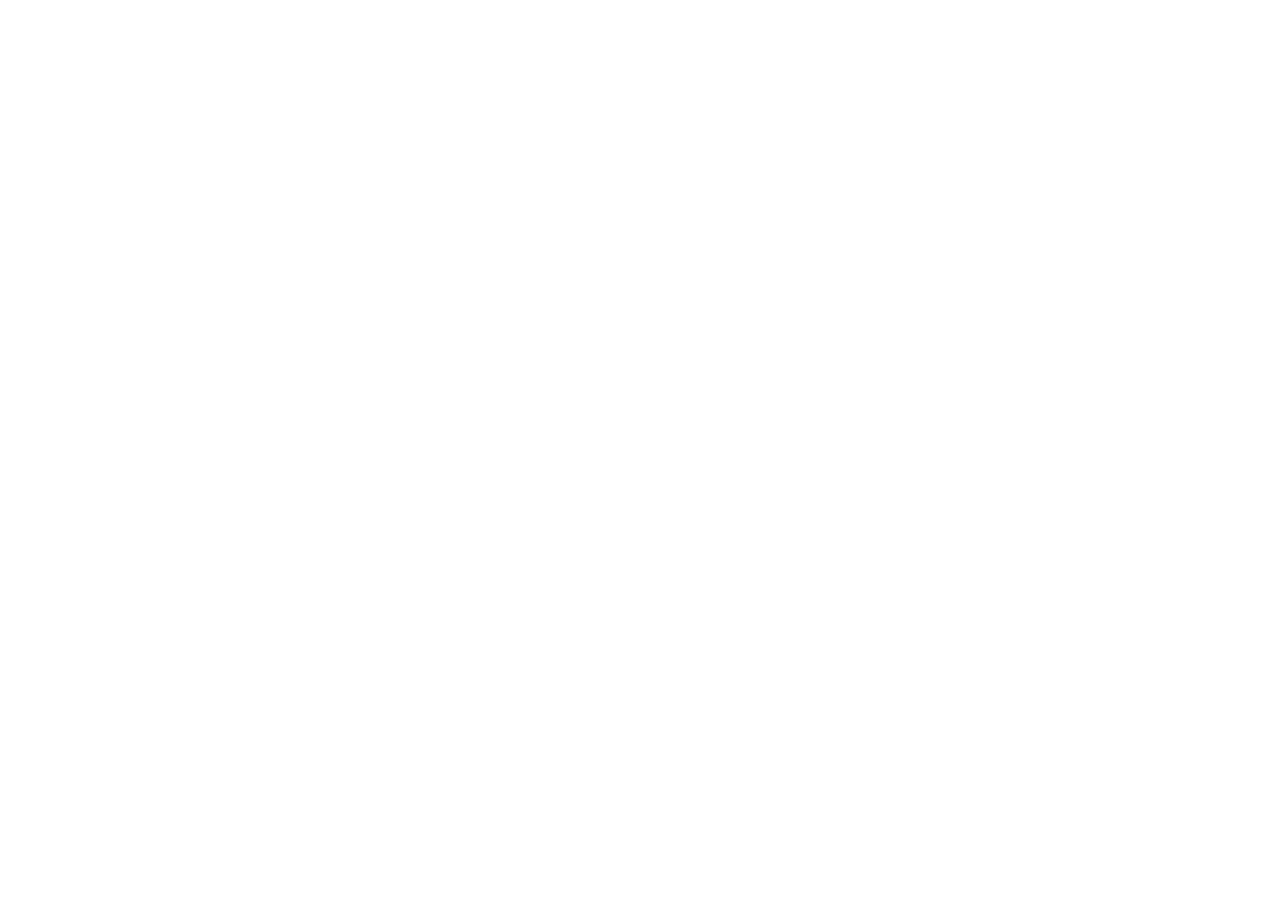
==== about.html @ 40713535 "add env" ====
<!DOCTYPE html>
<html lang="en">
<head>
    <meta charset="UTF-8">
    <meta name="viewport" content="width=device-width, initial-scale=1.0">
    <title>EasyCar</title>
    <link rel="stylesheet" href="assets/bootstrap-5.3.2-dist/css/bootstrap.min.css">

</head>
<body>
<script src="assets/bootstrap-5.3.2-dist/js/bootstrap.min.js"></script>
</body>
</html>
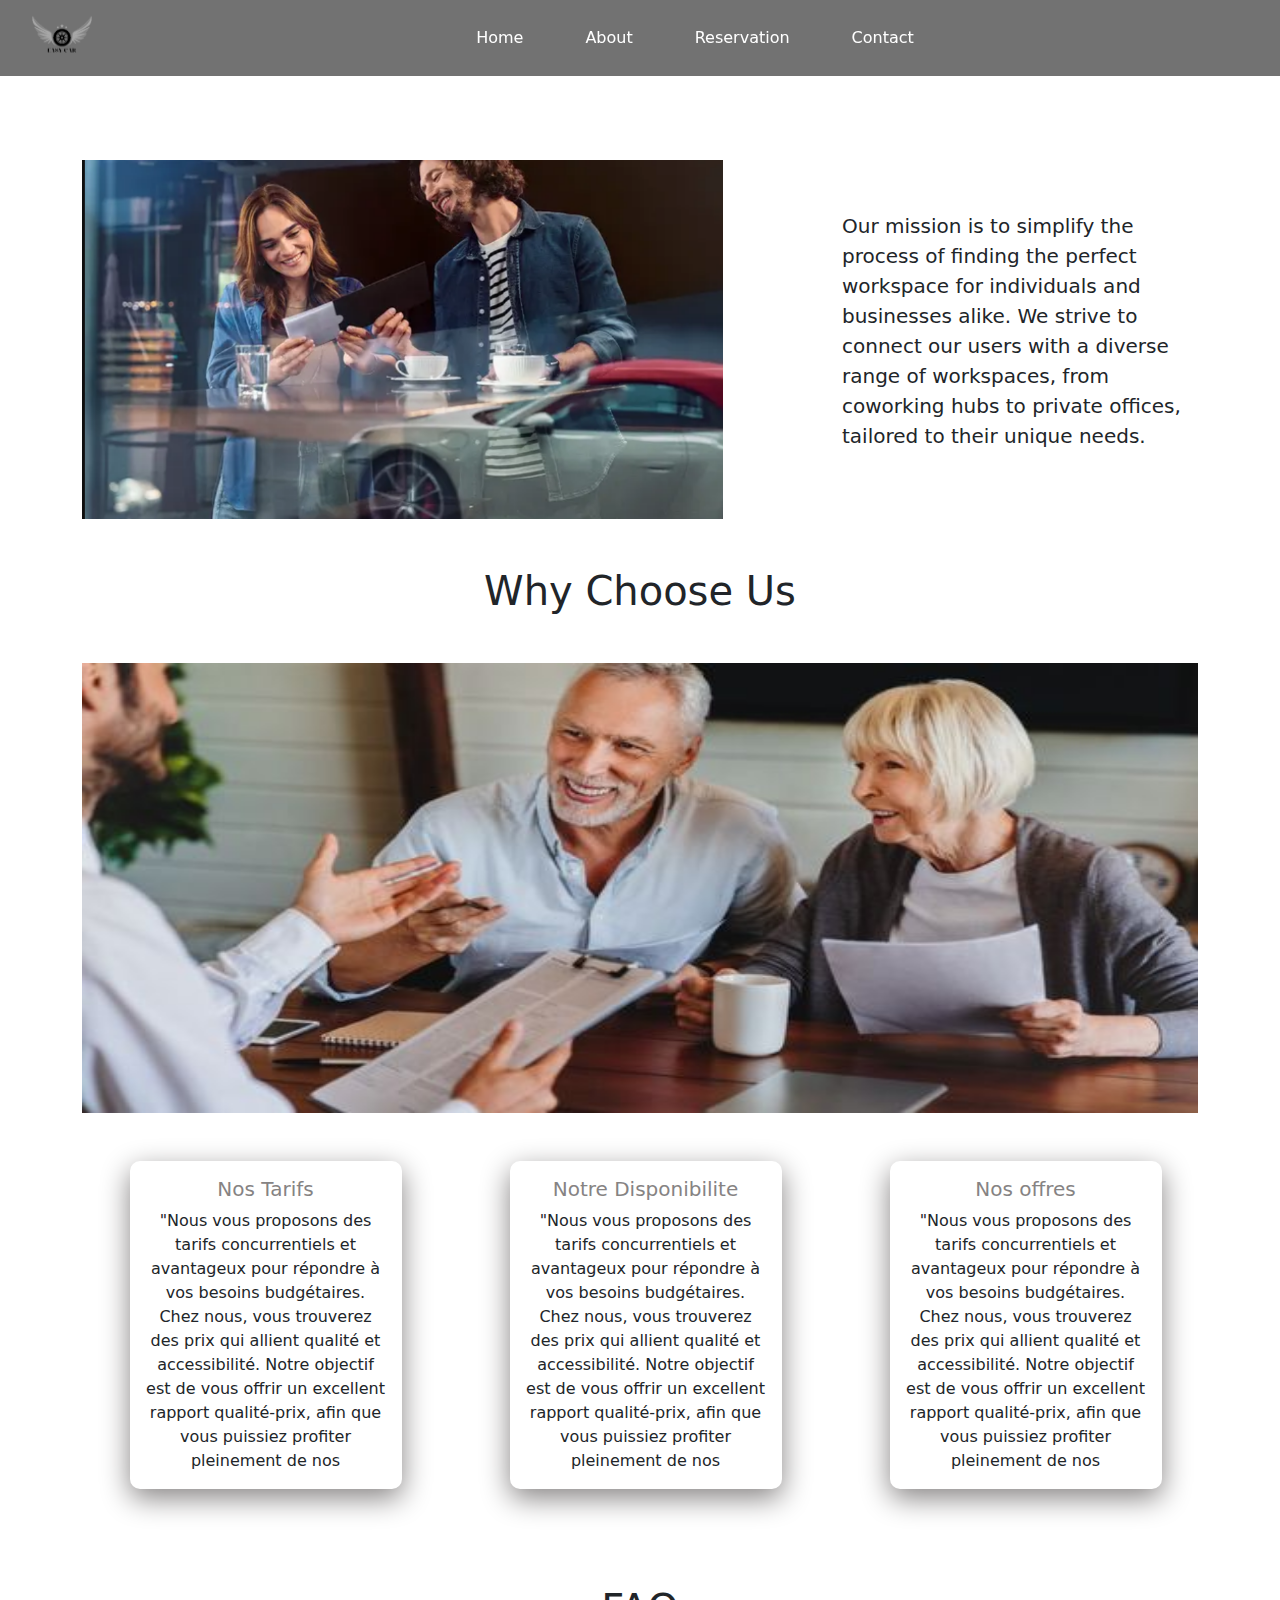
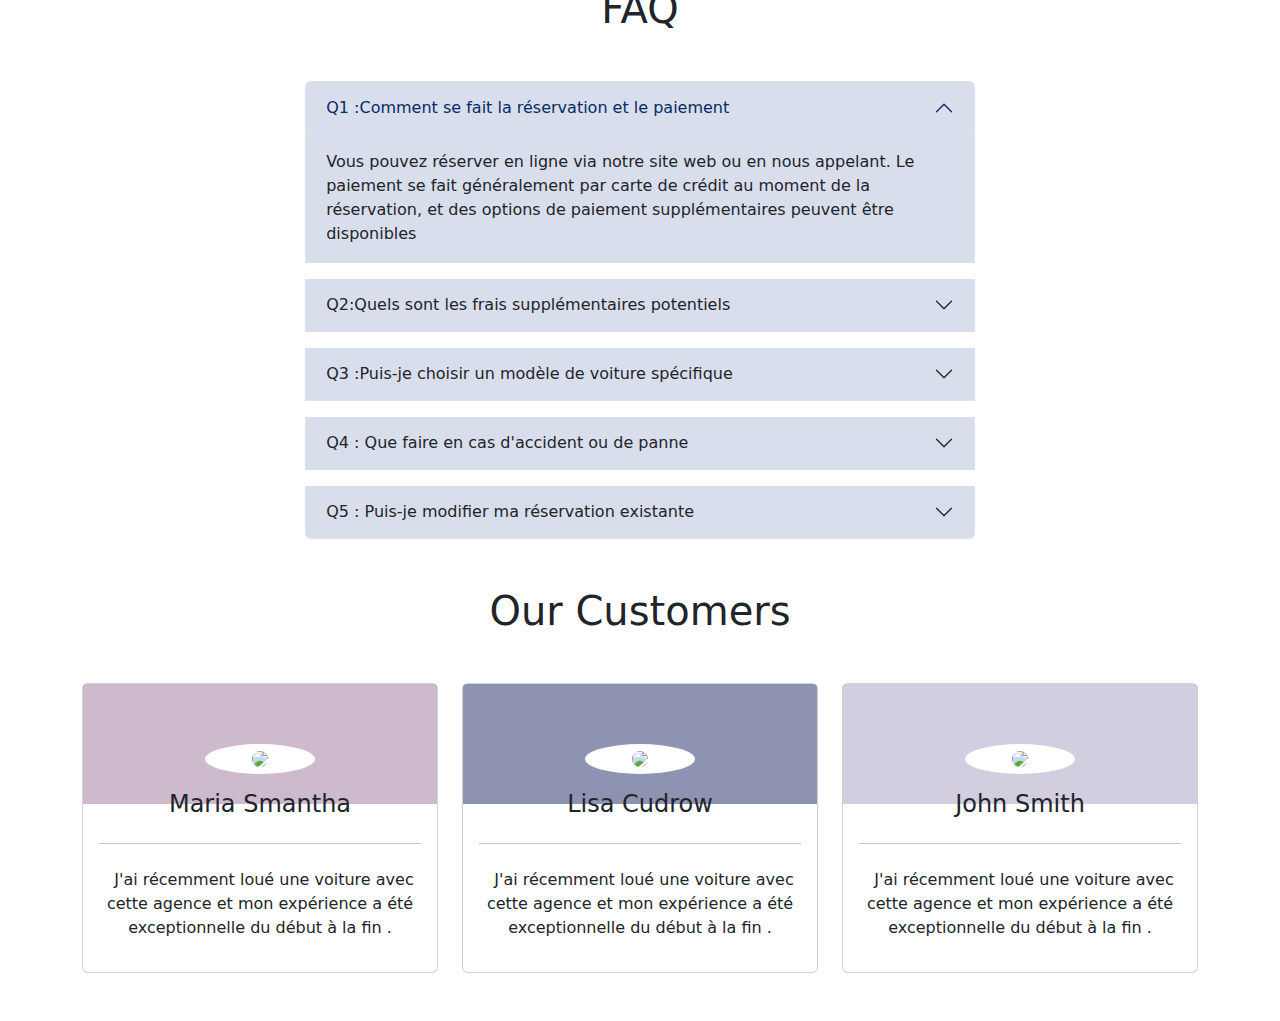
==== commit 1c8ad277: "add page about" ====
--- a/about.html
+++ b/about.html
@@ -1,13 +1,283 @@
 <!DOCTYPE html>
 <html lang="en">
+
 <head>
     <meta charset="UTF-8">
     <meta name="viewport" content="width=device-width, initial-scale=1.0">
     <title>EasyCar</title>
     <link rel="stylesheet" href="assets/bootstrap-5.3.2-dist/css/bootstrap.min.css">
-
+    <link rel="stylesheet" href="assets/css/about.css">
 </head>
+
 <body>
-<script src="assets/bootstrap-5.3.2-dist/js/bootstrap.min.js"></script>
+    <!-- ====================== NavBar==================== -->
+    <nav class="navbar text-center navbar-expand-lg navbar-light .bg-transparent fixed-top">
+        <div class="container-fluid d-flex justify-content-between">
+            <!-- <i class="far fa-user  text-white d-block d-md-none  d-sm-none"></i> -->
+            <a class="navbar-brand d-sm-block" href="#"><svg class="" width="100" viewBox="0 0 323 160" fill="none"
+                    xmlns="http://www.w3.org/2000/svg" xmlns:xlink="http://www.w3.org/1999/xlink">
+                    <rect width="323" height="160" fill="url(#pattern0)" />
+                    <defs>
+                        <pattern id="pattern0" patternContentUnits="objectBoundingBox" width="1" height="1">
+                            <use xlink:href="#image0_505_534" transform="matrix(0.002 0 0 0.0040375 0 -0.509375)" />
+                        </pattern>
+                        <image id="image0_505_534" width="500" height="500"
+                            xlink:href="[data-uri]" />
+                    </defs>
+                </svg>
+            </a>
+            <button class="navbar-toggler bg-white" type="button" data-bs-toggle="collapse" data-bs-target="#navbarNav"
+                aria-controls="navbarNav" aria-expanded="false" aria-label="Toggle navigation">
+                <span class="navbar-toggler-icon"></span>
+            </button>
+            <div class="collapse navbar-collapse nav " id="navbarNav">
+                <ul
+                    class="nav flex-xl-row flex-column flex-lg-row flex-md-column flex-sm-column justify-content-center  link-row">
+                    <li><a
+                            class="user  far fa-user text-md-center me-3 text-white d-block d-lg-none d-sm-block d-xl-none  "></a>
+                    </li>
+                    <li class="nav-item">
+                        <a class="nav-link active link" href="#">Home</a>
+                    </li>
+                    <li class="nav-item">
+                        <a class="nav-link link" href="#">About</a>
+                    </li>
+                    <li class="nav-item">
+                        <a class="nav-link link" href="#">Reservation</a>
+                    </li>
+                    <li class="nav-item">
+                        <a class="nav-link link" href="#">Contact</a>
+                    </li>
+
+                </ul>
+
+            </div>
+
+        </div>
+        <div style="margin-top: -5px;"><a
+                class="user  far fa-user text-md-center me-3 text-white d-none d-lg-none d-sm-none d-xl-block  "></a>
+        </div>
+    </nav>
+    <!-- ================================================= -->
+    <div class="container section1">
+        <div class="row ">
+
+            <div class="col-lg-7 col-md-10 m-md-auto m-lg-0">
+                <img src="assets/img/first lc.png" alt="" class="w-100  ">
+            </div>
+            <div class="col-lg-1"></div>
+
+            <div class="col-lg-4 col-md-10 d-flex align-items-center mt-md-5 mt-sm-5 mt-lg-0 m-md-auto m-lg-0 ">
+                <p class="fs-5 fw-medium ">Our mission is to simplify the process of finding the perfect workspace for
+                    individuals and businesses alike. We strive to connect our users with a diverse range of workspaces,
+                    from coworking hubs to private offices, tailored to their unique needs.</p>
+
+            </div>
+        </div>
+    </div>
+
+    <h1 class="text-center mt-5">Why Choose Us</h1>
+    <div class="container mt-5">
+
+        <img src="assets/img/image2.jpg" alt="" width="100%" height="450vh">
+    </div>
+    </div>
+    <div class="container mt-5 mb-5">
+        <div class="row">
+            <div class=" col-xl-3 col-lg-3 col-md-5 col-sm-10 mx-auto">
+                <div class="card" style="width: 17rem;border: none;
+                border-radius: 10px;
+                box-shadow: 0px 9px 29px 0px #868383;">
+                    <div class="card-body">
+                        <div class="col-md-1"></div>
+                        <h5 class="card-title text-center">Nos Tarifs</h5>
+                        <p class="card-text text-center">"Nous vous proposons des tarifs concurrentiels et avantageux pour répondre
+                            à vos besoins budgétaires. Chez nous, vous trouverez des prix qui allient qualité et
+                            accessibilité. Notre objectif est de vous offrir un excellent rapport qualité-prix, afin que
+                            vous puissiez profiter pleinement de nos </p>
+                    </div>
+                </div>
+            </div>
+
+            <div class=" col-xl-3 col-lg-3 col-md-5 col-sm-11 mx-auto">
+                <div class="card" style="width: 17rem; border: none;
+                border-radius: 10px;
+                box-shadow: 0px 9px 29px 0px #868383;">
+                    <div class="card-body">
+                        <h5 class="card-title text-center">Notre Disponibilite</h5>
+                        <p class="card-text text-center">"Nous vous proposons des tarifs concurrentiels et avantageux pour répondre
+                            à vos besoins budgétaires. Chez nous, vous trouverez des prix qui allient qualité et
+                            accessibilité. Notre objectif est de vous offrir un excellent rapport qualité-prix, afin que
+                            vous puissiez profiter pleinement de nos </p>
+                    </div>
+                </div>
+            </div>
+
+            <div class="col-xl-3 col-lg-3 col-md-5 col-sm-12 mx-auto">
+                <div class="card" style="width: 17rem;  border: none;
+                border-radius: 10px;
+                box-shadow: 0px 9px 29px 0px #868383;">
+                    <div class="card-body">
+                        <h5 class="card-title text-center">Nos offres</h5>
+                        <p class="card-text text-center">"Nous vous proposons des tarifs concurrentiels et avantageux pour répondre
+                            à vos besoins budgétaires. Chez nous, vous trouverez des prix qui allient qualité et
+                            accessibilité. Notre objectif est de vous offrir un excellent rapport qualité-prix, afin que
+                            vous puissiez profiter pleinement de nos </p>
+                    </div>
+                </div>
+            </div>
+            <div class="container mt-5">
+                <h1 class="text-center mt-5">FAQ</h1>
+                <div class="faq mt-5 FAQ m-auto">
+                    <div class="accordion d-flex gap-3 flex-column" id="accordionExample">
+                        <div class="accordion-item">
+                            <h2 class="accordion-header">
+                                <button class="accordion-button" type="button" data-bs-toggle="collapse"
+                                    data-bs-target="#collapseOne" aria-expanded="true" aria-controls="collapseOne">
+                                    Q1 :Comment se fait la réservation et le paiement
+                                </button>
+                            </h2>
+                            <div id="collapseOne" class="accordion-collapse collapse show"
+                                data-bs-parent="#accordionExample">
+                                <div class="accordion-body">
+                                    Vous pouvez réserver en ligne via notre site web ou en nous appelant. Le paiement se
+                                    fait généralement par carte de crédit au moment de la réservation, et des options de
+                                    paiement supplémentaires peuvent être disponibles
+                                </div>
+                            </div>
+                        </div>
+                        <div class="accordion-item">
+                            <h2 class="accordion-header">
+                                <button class="accordion-button collapsed" type="button" data-bs-toggle="collapse"
+                                    data-bs-target="#collapseTwo" aria-expanded="false" aria-controls="collapseTwo">
+                                    Q2:Quels sont les frais supplémentaires potentiels
+                                </button>
+                            </h2>
+                            <div id="collapseTwo" class="accordion-collapse collapse"
+                                data-bs-parent="#accordionExample">
+                                <div class="accordion-body">
+                                    Vous pouvez réserver en ligne via notre site web ou en nous appelant. Le paiement se
+                                    fait généralement par carte de crédit au moment de la réservation, et des options de
+                                    paiement supplémentaires peuvent être disponibles
+                                </div>
+                            </div>
+                        </div>
+                        <div class="accordion-item">
+                            <h2 class="accordion-header">
+                                <button class="accordion-button collapsed" type="button" data-bs-toggle="collapse"
+                                    data-bs-target="#collapseThree" aria-expanded="false" aria-controls="collapseThree">
+                                    Q3 :Puis-je choisir un modèle de voiture spécifique
+                                </button>
+                            </h2>
+                            <div id="collapseThree" class="accordion-collapse collapse"
+                                data-bs-parent="#accordionExample">
+                                <div class="accordion-body">
+                                    Vous pouvez réserver en ligne via notre site web ou en nous appelant. Le paiement se
+                                    fait généralement par carte de crédit au moment de la réservation, et des options de
+                                    paiement supplémentaires peuvent être disponibles
+                                </div>
+                            </div>
+                        </div>
+                        <div class="accordion-item">
+                            <h2 class="accordion-header">
+                                <button class="accordion-button collapsed" type="button" data-bs-toggle="collapse"
+                                    data-bs-target="#collapseFour" aria-expanded="false" aria-controls="collapseFour">
+                                    Q4 : Que faire en cas d'accident ou de panne
+                                </button>
+                            </h2>
+                            <div id="collapseFour" class="accordion-collapse collapse"
+                                data-bs-parent="#accordionExample">
+                                <div class="accordion-body">
+                                    Vous pouvez réserver en ligne via notre site web ou en nous appelant. Le paiement se
+                                    fait généralement par carte de crédit au moment de la réservation, et des options de
+                                    paiement supplémentaires peuvent être disponibles
+                                </div>
+                            </div>
+                        </div>
+                        <div class="accordion-item">
+                            <h2 class="accordion-header">
+                                <button class="accordion-button collapsed" type="button" data-bs-toggle="collapse"
+                                    data-bs-target="#collapseFive" aria-expanded="false" aria-controls="collapseFive">
+                                   Q5 : Puis-je modifier ma réservation existante 
+                                </button>
+                            </h2>
+                            <div id="collapseFive" class="accordion-collapse collapse"
+                                data-bs-parent="#accordionExample">
+                                <div class="accordion-body">
+                                    Vous pouvez réserver en ligne via notre site web ou en nous appelant. Le paiement se
+                                    fait généralement par carte de crédit au moment de la réservation, et des options de
+                                    paiement supplémentaires peuvent être disponibles
+                                </div>
+                            </div>
+                        </div>
+
+                    </div>
+                </div>
+            </div>
+            <section>
+                <div class="row d-flex justify-content-center">
+                  <div class="col-md-10 col-xl-8 text-center">
+                    <h1 class="mb-5 mt-5">Our Customers</h1>
+                  </div>
+                </div>
+              
+                <div class="row text-center d-flex align-items-stretch">
+                  <div class="col-md-4 mb-5 mb-md-0 d-flex align-items-stretch">
+                    <div class="card testimonial-card">
+                      <div class="card-up" style="background-color: #9d789b83;"></div>
+                      <div class="avatar mx-auto bg-white">
+                        <img src="https://mdbcdn.b-cdn.net/img/Photos/Avatars/img%20(1).webp"
+                          class="rounded-circle img-fluid" />
+                      </div>
+                      <div class="card-body">
+                        <h4 class="mb-4">Maria Smantha</h4>
+                        <hr />
+                        <p class="dark-grey-text mt-4">
+                          <i class="fas fa-quote-left pe-2"></i>J'ai récemment loué une voiture avec cette agence et mon expérience a été exceptionnelle du début à la fin . 
+                        </p>
+                      </div>
+                    </div>
+                  </div>
+                  <div class="col-md-4 mb-5 mb-md-0 d-flex align-items-stretch">
+                    <div class="card testimonial-card">
+                      <div class="card-up" style="background-color: #8e93b1;"></div>
+                      <div class="avatar mx-auto bg-white">
+                        <img src="https://mdbcdn.b-cdn.net/img/Photos/Avatars/img%20(2).webp"
+                          class="rounded-circle img-fluid" />
+                      </div>
+                      <div class="card-body">
+                        <h4 class="mb-4">Lisa Cudrow</h4>
+                        <hr />
+                        <p class="dark-grey-text mt-4">
+                          <i class="fas fa-quote-left pe-2"></i>J'ai récemment loué une voiture avec cette agence et mon expérience a été exceptionnelle du début à la fin . 
+                          
+                        </p>
+                      </div>
+                    </div>
+                  </div>
+                  <div class="col-md-4 mb-0 d-flex align-items-stretch">
+                    <div class="card testimonial-card">
+                      <div class="card-up" style="background-color: #6d5b984e;"></div>
+                      <div class="avatar mx-auto bg-white">
+                        <img src="https://mdbcdn.b-cdn.net/img/Photos/Avatars/img%20(9).webp"
+                          class="rounded-circle img-fluid" />
+                      </div>
+                      <div class="card-body">
+                        <h4 class="mb-4">John Smith</h4>
+                        <hr />
+                        <p class="dark-grey-text mt-4">
+                          <i class="fas fa-quote-left pe-2"></i>J'ai récemment loué une voiture avec cette agence et mon expérience a été exceptionnelle du début à la fin . 
+                        </p>
+                      </div>
+                    </div>
+                  </div>
+                </div>
+              </section>
+            
+            </div>
+            
+            <script src="assets/js/about.js"></script>
+            <script src="assets/bootstrap-5.3.2-dist/js/bootstrap.min.js"></script>
 </body>
+
 </html>--- a/assets/css/about.css
+++ b/assets/css/about.css
@@ -0,0 +1,100 @@
+/* start of nav-bar */
+.link {
+    transition: 1s;
+    color: #fff;
+}
+
+.link:hover {
+    color: rgb(132, 130, 130);
+}
+
+.nav {
+    gap: 30PX;
+    display: flex;
+    justify-content: center;
+}
+
+.user {
+    margin-left: 20PX;
+}
+
+nav {
+    backdrop-filter: blur(100px);
+    background-color: rgba(0, 0, 0, 0.553);
+}
+
+/* end of nav-bar */
+/* start of second section */
+.card-title {
+    color: rgba(134, 131, 131, 1);
+}
+
+
+
+/* end of second section */
+/* start of last section */
+.accordion-button {
+    background-color: rgba(178, 187, 219, 0.49);
+}
+
+.accordion-item:first-of-type .accordion-button {
+    background-color: rgba(178, 187, 219, 0.49);
+}
+
+.accordion-body {
+    background-color: rgba(178, 187, 219, 0.49);
+   
+}
+
+.accordion-button {
+    background-color:rgba(178, 187, 219, 0.49)!important;
+}
+
+
+
+
+.FAQ {
+    width: 60% !important;
+}
+
+.section1 {
+    padding-top: 10rem;
+}
+.card {
+    transition: transform 0.2s;
+}
+
+.card:hover {
+    transform: scale(1.1);
+}
+ 
+.testimonial-card .card-up {
+    height: 120px;
+    overflow: hidden;
+    border-top-left-radius: 0.25rem;
+    border-top-right-radius: 0.25rem;
+  }
+  .testimonial-card .avatar {
+    width: 110px;
+    margin-top: -60px;
+    overflow: hidden;
+    border: 3px solid #fff;
+    border-radius: 50%;
+  }
+/* end of last section */
+@media only screen and (max-width: 985px) {
+    .row{
+        row-gap: 4vh;
+    }
+    
+}
+@media only screen and (max-width: 766px){
+   
+        .row{
+          display: flex;
+          justify-content: center;
+        }
+      }
+      
+   
+}
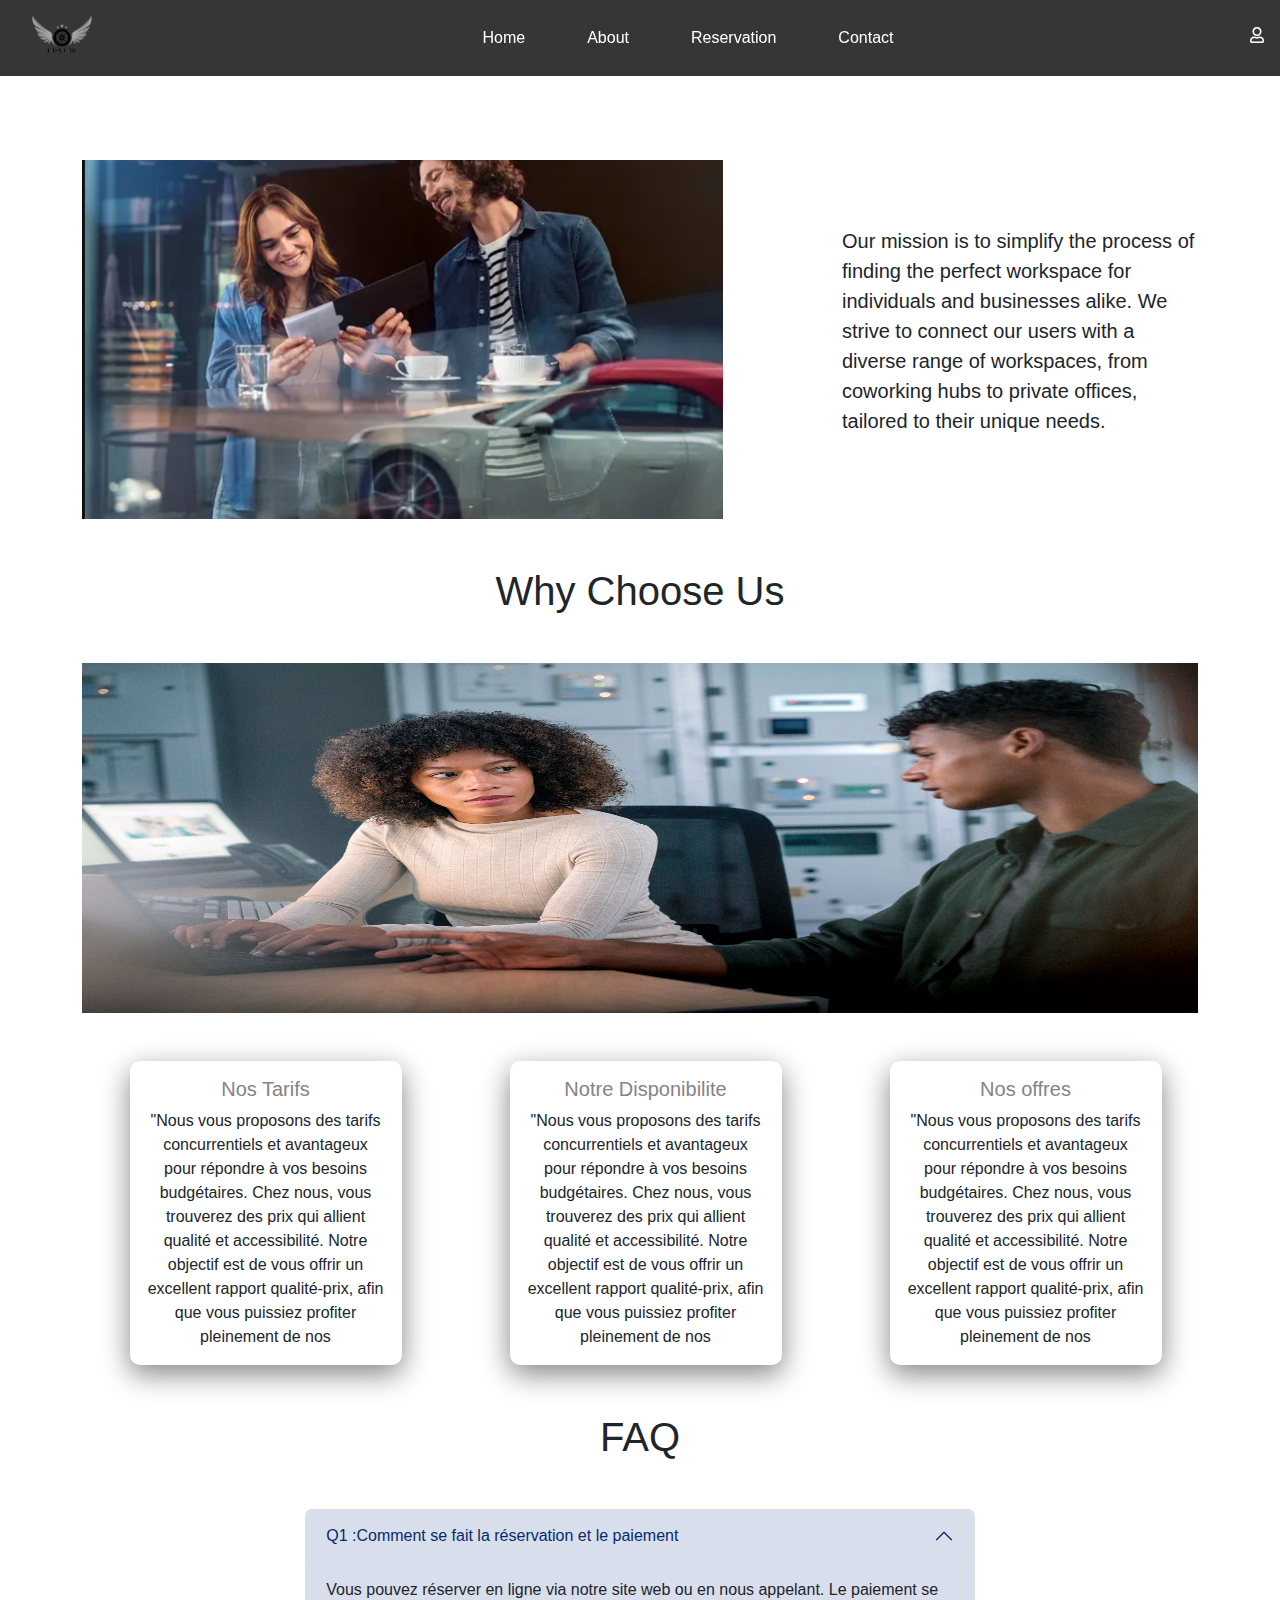
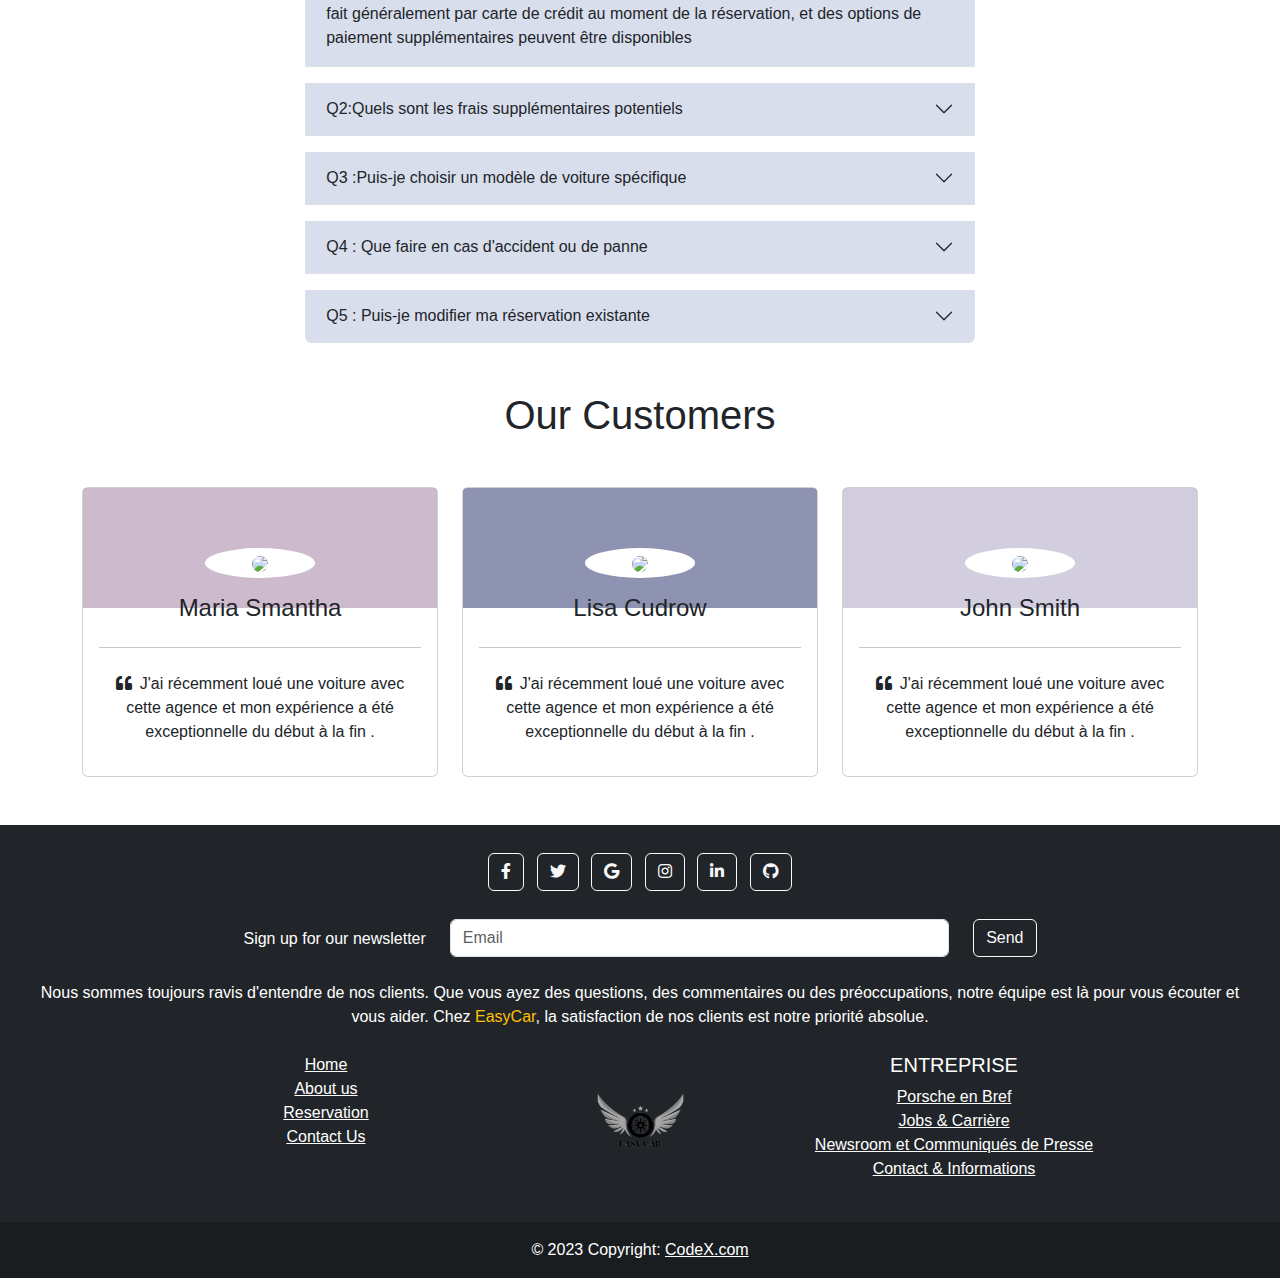
==== commit 96e6fd06: "changes" ====
--- a/about.html
+++ b/about.html
@@ -6,12 +6,17 @@
     <meta name="viewport" content="width=device-width, initial-scale=1.0">
     <title>EasyCar</title>
     <link rel="stylesheet" href="assets/bootstrap-5.3.2-dist/css/bootstrap.min.css">
-    <link rel="stylesheet" href="assets/css/about.css">
+  <link rel='stylesheet' type='text/css' media='screen' href='assets/css/about.css'>
+  <link rel="stylesheet" href="https://cdnjs.cloudflare.com/ajax/libs/font-awesome/5.15.1/css/all.min.css">
+  <link href="https://cdnjs.cloudflare.com/ajax/libs/font-awesome/5.15.4/css/all.min.css" rel="stylesheet">
+  <script src="assets/bootstrap-5.3.2-dist/js/bootstrap.min.js"></script>
+
+
 </head>
 
 <body>
     <!-- ====================== NavBar==================== -->
-    <nav class="navbar text-center navbar-expand-lg navbar-light .bg-transparent fixed-top">
+    <nav class="navbar text-center navbar-expand-lg navbar-light  fixed-top " id="navbar">
         <div class="container-fluid d-flex justify-content-between">
             <!-- <i class="far fa-user  text-white d-block d-md-none  d-sm-none"></i> -->
             <a class="navbar-brand d-sm-block" href="#"><svg class="" width="100" viewBox="0 0 323 160" fill="none"
@@ -37,22 +42,22 @@
                             class="user  far fa-user text-md-center me-3 text-white d-block d-lg-none d-sm-block d-xl-none  "></a>
                     </li>
                     <li class="nav-item">
-                        <a class="nav-link active link" href="#">Home</a>
+                        <a class="nav-link active link" href="index.html">Home</a>
                     </li>
                     <li class="nav-item">
-                        <a class="nav-link link" href="#">About</a>
+                        <a class="nav-link link" href="about.html">About</a>
                     </li>
                     <li class="nav-item">
-                        <a class="nav-link link" href="#">Reservation</a>
+                        <a class="nav-link link" href="reservation.html">Reservation</a>
                     </li>
                     <li class="nav-item">
-                        <a class="nav-link link" href="#">Contact</a>
+                        <a class="nav-link link" href="contact.html">Contact</a>
                     </li>
-
+    
                 </ul>
-
-            </div>
-
+    
+            </div>
+    
         </div>
         <div style="margin-top: -5px;"><a
                 class="user  far fa-user text-md-center me-3 text-white d-none d-lg-none d-sm-none d-xl-block  "></a>
@@ -79,33 +84,38 @@
     <h1 class="text-center mt-5">Why Choose Us</h1>
     <div class="container mt-5">
 
-        <img src="assets/img/image2.jpg" alt="" width="100%" height="450vh">
+        <img src="assets/img/nv.jpg" alt="" width="100%" height="350vh">
     </div>
-    </div>
-    <div class="container mt-5 mb-5">
-        <div class="row">
-            <div class=" col-xl-3 col-lg-3 col-md-5 col-sm-10 mx-auto">
+  
+    <div class=" container mt-5 mb-5">
+        <div class="row d-flex justify-content-between align-items-center">
+            <div class=" col-xl-3 col-lg-3 col-md-5 col-sm-9 mx-auto">
                 <div class="card" style="width: 17rem;border: none;
                 border-radius: 10px;
                 box-shadow: 0px 9px 29px 0px #868383;">
                     <div class="card-body">
                         <div class="col-md-1"></div>
                         <h5 class="card-title text-center">Nos Tarifs</h5>
-                        <p class="card-text text-center">"Nous vous proposons des tarifs concurrentiels et avantageux pour répondre
+                        <p class="card-text text-center">"Nous vous proposons des tarifs concurrentiels et avantageux
+                            pour répondre
                             à vos besoins budgétaires. Chez nous, vous trouverez des prix qui allient qualité et
                             accessibilité. Notre objectif est de vous offrir un excellent rapport qualité-prix, afin que
                             vous puissiez profiter pleinement de nos </p>
                     </div>
                 </div>
             </div>
-
-            <div class=" col-xl-3 col-lg-3 col-md-5 col-sm-11 mx-auto">
+       
+       
+   
+
+            <div class=" col-xl-3 col-lg-3 col-md-5 col-sm-9 mx-auto">
                 <div class="card" style="width: 17rem; border: none;
                 border-radius: 10px;
                 box-shadow: 0px 9px 29px 0px #868383;">
                     <div class="card-body">
                         <h5 class="card-title text-center">Notre Disponibilite</h5>
-                        <p class="card-text text-center">"Nous vous proposons des tarifs concurrentiels et avantageux pour répondre
+                        <p class="card-text text-center">"Nous vous proposons des tarifs concurrentiels et avantageux
+                            pour répondre
                             à vos besoins budgétaires. Chez nous, vous trouverez des prix qui allient qualité et
                             accessibilité. Notre objectif est de vous offrir un excellent rapport qualité-prix, afin que
                             vous puissiez profiter pleinement de nos </p>
@@ -113,19 +123,22 @@
                 </div>
             </div>
 
-            <div class="col-xl-3 col-lg-3 col-md-5 col-sm-12 mx-auto">
+            <div class="col-xl-3 col-lg-3 col-md-5 col-sm-9 mx-auto">
                 <div class="card" style="width: 17rem;  border: none;
                 border-radius: 10px;
                 box-shadow: 0px 9px 29px 0px #868383;">
                     <div class="card-body">
                         <h5 class="card-title text-center">Nos offres</h5>
-                        <p class="card-text text-center">"Nous vous proposons des tarifs concurrentiels et avantageux pour répondre
+                        <p class="card-text text-center">"Nous vous proposons des tarifs concurrentiels et avantageux
+                            pour répondre
                             à vos besoins budgétaires. Chez nous, vous trouverez des prix qui allient qualité et
                             accessibilité. Notre objectif est de vous offrir un excellent rapport qualité-prix, afin que
                             vous puissiez profiter pleinement de nos </p>
                     </div>
                 </div>
             </div>
+        </div>
+    </div>
             <div class="container mt-5">
                 <h1 class="text-center mt-5">FAQ</h1>
                 <div class="faq mt-5 FAQ m-auto">
@@ -198,7 +211,7 @@
                             <h2 class="accordion-header">
                                 <button class="accordion-button collapsed" type="button" data-bs-toggle="collapse"
                                     data-bs-target="#collapseFive" aria-expanded="false" aria-controls="collapseFive">
-                                   Q5 : Puis-je modifier ma réservation existante 
+                                    Q5 : Puis-je modifier ma réservation existante
                                 </button>
                             </h2>
                             <div id="collapseFive" class="accordion-collapse collapse"
@@ -214,70 +227,198 @@
                     </div>
                 </div>
             </div>
-            <section>
-                <div class="row d-flex justify-content-center">
-                  <div class="col-md-10 col-xl-8 text-center">
-                    <h1 class="mb-5 mt-5">Our Customers</h1>
-                  </div>
-                </div>
-              
+            <section class="container">
+                <div class=" row d-flex justify-content-center">
+                    <div class="col-md-10 col-xl-8 text-center">
+                        <h1 class="mb-5 mt-5">Our Customers</h1>
+                    </div>
+                </div>
+
                 <div class="row text-center d-flex align-items-stretch">
-                  <div class="col-md-4 mb-5 mb-md-0 d-flex align-items-stretch">
-                    <div class="card testimonial-card">
-                      <div class="card-up" style="background-color: #9d789b83;"></div>
-                      <div class="avatar mx-auto bg-white">
-                        <img src="https://mdbcdn.b-cdn.net/img/Photos/Avatars/img%20(1).webp"
-                          class="rounded-circle img-fluid" />
+                    <div class="col-md-4 mb-5 mb-md-0 d-flex align-items-stretch">
+                        <div class="card testimonial-card">
+                            <div class="card-up" style="background-color: #9d789b83;"></div>
+                            <div class="avatar mx-auto bg-white">
+                                <img src="https://mdbcdn.b-cdn.net/img/Photos/Avatars/img%20(1).webp"
+                                    class="rounded-circle img-fluid" />
+                            </div>
+                            <div class="card-body">
+                                <h4 class="mb-4">Maria Smantha</h4>
+                                <hr />
+                                <p class="dark-grey-text mt-4">
+                                    <i class="fas fa-quote-left pe-2"></i>J'ai récemment loué une voiture avec cette
+                                    agence et mon expérience a été exceptionnelle du début à la fin .
+                                </p>
+                            </div>
+                        </div>
+                    </div>
+                    <div class="col-md-4 mb-5 mb-md-0 d-flex align-items-stretch">
+                        <div class="card testimonial-card">
+                            <div class="card-up" style="background-color: #8e93b1;"></div>
+                            <div class="avatar mx-auto bg-white">
+                                <img src="https://mdbcdn.b-cdn.net/img/Photos/Avatars/img%20(2).webp"
+                                    class="rounded-circle img-fluid" />
+                            </div>
+                            <div class="card-body">
+                                <h4 class="mb-4">Lisa Cudrow</h4>
+                                <hr />
+                                <p class="dark-grey-text mt-4">
+                                    <i class="fas fa-quote-left pe-2"></i>J'ai récemment loué une voiture avec cette
+                                    agence et mon expérience a été exceptionnelle du début à la fin .
+
+                                </p>
+                            </div>
+                        </div>
+                    </div>
+                    <div class="col-md-4 mb-0 d-flex align-items-stretch">
+                        <div class="card testimonial-card">
+                            <div class="card-up" style="background-color: #6d5b984e;"></div>
+                            <div class="avatar mx-auto bg-white">
+                                <img src="https://mdbcdn.b-cdn.net/img/Photos/Avatars/img%20(9).webp"
+                                    class="rounded-circle img-fluid" />
+                            </div>
+                            <div class="card-body">
+                                <h4 class="mb-4">John Smith</h4>
+                                <hr />
+                                <p class="dark-grey-text mt-4">
+                                    <i class="fas fa-quote-left pe-2"></i>J'ai récemment loué une voiture avec cette
+                                    agence et mon expérience a été exceptionnelle du début à la fin .
+                                </p>
+                            </div>
+                        </div>
+                    </div>
+                </div>
+            </section>
+            
+            <footer class="bg-dark text-center text-white mt-5">
+  
+                <div class=" p-4">
+                  
+                  <section class="mb-4">
+                    
+                    <a class="btn btn-outline-light btn-floating m-1" href="#!" role="button"
+                      ><i class="fab fa-facebook-f"></i
+                    ></a>
+              
+                  
+                    <a class="btn btn-outline-light btn-floating m-1" href="#!" role="button"
+                      ><i class="fab fa-twitter"></i
+                    ></a>
+              
+                    
+                    <a class="btn btn-outline-light btn-floating m-1" href="#!" role="button"
+                      ><i class="fab fa-google"></i
+                    ></a>
+              
+                    
+                    <a class="btn btn-outline-light btn-floating m-1" href="#!" role="button"
+                      ><i class="fab fa-instagram"></i
+                    ></a>
+              
+                    
+                    <a class="btn btn-outline-light btn-floating m-1" href="#!" role="button"
+                      ><i class="fab fa-linkedin-in"></i
+                    ></a>
+              
+                    
+                    <a class="btn btn-outline-light btn-floating m-1" href="#!" role="button"
+                      ><i class="fab fa-github"></i
+                    ></a>
+                  </section>
+                      <div class="row d-flex justify-content-center">
+                      
+                        <div class="col-auto">
+                          <p class="pt-2">
+                            Sign up for our newsletter
+                          </p>
+                        </div>
+                        <div class="col-md-5 col-12">
+                          
+                          <div class="form-outline form-white mb-4">
+                            <input type="email" id="form5Example21" class="form-control" placeholder="Email"/>
+                          </div>
+                        </div>
+                      
+                        <div class="col-auto">
+                          
+                          <button type="submit" class="btn btn-outline-light mb-4">
+                            Send
+                          </button>
+                        </div>
+                      
                       </div>
-                      <div class="card-body">
-                        <h4 class="mb-4">Maria Smantha</h4>
-                        <hr />
-                        <p class="dark-grey-text mt-4">
-                          <i class="fas fa-quote-left pe-2"></i>J'ai récemment loué une voiture avec cette agence et mon expérience a été exceptionnelle du début à la fin . 
-                        </p>
+                      
+                    </form>
+                  </section>
+                  
+                  <section class="mb-4">
+                    <p>
+                      Nous sommes toujours ravis d'entendre de nos clients. Que vous ayez des questions, des commentaires ou des préoccupations, notre équipe est là pour vous écouter et vous aider. Chez <span class="text-warning">EasyCar</span>, la satisfaction de nos clients est notre priorité absolue.
+                    </p>
+                  </section>
+                  
+              
+                
+                  <section class="">
+                  
+                    <div class="row justify-content-center">
+                    
+                      <div class="col-lg-3 col-md-6 mb-4 mb-md-0">
+                      
+              
+                        <ul class="list-unstyled mb-0">
+                          <li>
+                            <a href="#!" class="text-white">Home</a>
+                          </li>
+                          <li>
+                            <a href="#!" class="text-white">About us</a>
+                          </li>
+                          <li>
+                            <a href="#!" class="text-white">Reservation</a>
+                          </li>
+                          <li>
+                            <a href="#!" class="text-white">Contact Us</a>
+                          </li>
+                        </ul>
                       </div>
-                    </div>
-                  </div>
-                  <div class="col-md-4 mb-5 mb-md-0 d-flex align-items-stretch">
-                    <div class="card testimonial-card">
-                      <div class="card-up" style="background-color: #8e93b1;"></div>
-                      <div class="avatar mx-auto bg-white">
-                        <img src="https://mdbcdn.b-cdn.net/img/Photos/Avatars/img%20(2).webp"
-                          class="rounded-circle img-fluid" />
+                    
+                      <div class="col-lg-3 col-md-6 mb-4 mb-md-0">
+                        <img src="assets/img/1-removebg-preview.png" alt="" class="w-50">
                       </div>
-                      <div class="card-body">
-                        <h4 class="mb-4">Lisa Cudrow</h4>
-                        <hr />
-                        <p class="dark-grey-text mt-4">
-                          <i class="fas fa-quote-left pe-2"></i>J'ai récemment loué une voiture avec cette agence et mon expérience a été exceptionnelle du début à la fin . 
-                          
-                        </p>
+                    
+                      <div class="col-lg-3 col-md-6 mb-4 mb-md-0">
+                        <h5 class="text-uppercase">Entreprise</h5>
+              
+                        <ul class="list-unstyled mb-0">
+                          <li>
+                            <a href="#!" class="text-white">Porsche en Bref</a>
+                          </li>
+                          <li>
+                            <a href="#!" class="text-white">Jobs & Carrière</a>
+                          </li>
+                          <li>
+                            <a href="#!" class="text-white">Newsroom et Communiqués de Presse</a>
+                          </li>
+                          <li>
+                            <a href="#!" class="text-white">Contact & Informations</a>
+                          </li>
+                        </ul>
                       </div>
                     </div>
-                  </div>
-                  <div class="col-md-4 mb-0 d-flex align-items-stretch">
-                    <div class="card testimonial-card">
-                      <div class="card-up" style="background-color: #6d5b984e;"></div>
-                      <div class="avatar mx-auto bg-white">
-                        <img src="https://mdbcdn.b-cdn.net/img/Photos/Avatars/img%20(9).webp"
-                          class="rounded-circle img-fluid" />
-                      </div>
-                      <div class="card-body">
-                        <h4 class="mb-4">John Smith</h4>
-                        <hr />
-                        <p class="dark-grey-text mt-4">
-                          <i class="fas fa-quote-left pe-2"></i>J'ai récemment loué une voiture avec cette agence et mon expérience a été exceptionnelle du début à la fin . 
-                        </p>
-                      </div>
-                    </div>
-                  </div>
-                </div>
-              </section>
+                  </section>
+                  
+                </div>
+                <div class="text-center p-3" style="background-color: rgba(0, 0, 0, 0.2);">
+                  © 2023 Copyright:
+                  <a class="text-white" href="https://intranet.youcode.ma/classroom/CODE%20X">CodeX.com</a>
+                </div>
+                 
+                </footer> 
             
-            </div>
-            
-            <script src="assets/js/about.js"></script>
-            <script src="assets/bootstrap-5.3.2-dist/js/bootstrap.min.js"></script>
+       
+
+        <script src="assets/js/about.js"></script>
+     
 </body>
 
 </html>--- a/assets/css/about.css
+++ b/assets/css/about.css
@@ -1,3 +1,9 @@
+*{
+    margin: 0;
+    padding: 0;
+    font-family: sans-serif;
+    box-sizing: border-box;
+}
 /* start of nav-bar */
 .link {
     transition: 1s;
@@ -17,16 +23,19 @@
 .user {
     margin-left: 20PX;
 }
-
+.fa-user:before {
+    content: "\f007";
+}
 nav {
     backdrop-filter: blur(100px);
-    background-color: rgba(0, 0, 0, 0.553);
+    background-color: rgba(0, 0, 0, 0.79);
 }
 
 /* end of nav-bar */
 /* start of second section */
 .card-title {
     color: rgba(134, 131, 131, 1);
+    box-shadow:  rgba(134, 131, 131, 0.703);
 }
 
 
@@ -43,11 +52,11 @@
 
 .accordion-body {
     background-color: rgba(178, 187, 219, 0.49);
-   
+
 }
 
 .accordion-button {
-    background-color:rgba(178, 187, 219, 0.49)!important;
+    background-color: rgba(178, 187, 219, 0.49) !important;
 }
 
 
@@ -60,6 +69,7 @@
 .section1 {
     padding-top: 10rem;
 }
+
 .card {
     transition: transform 0.2s;
 }
@@ -67,34 +77,41 @@
 .card:hover {
     transform: scale(1.1);
 }
- 
+
 .testimonial-card .card-up {
     height: 120px;
     overflow: hidden;
     border-top-left-radius: 0.25rem;
     border-top-right-radius: 0.25rem;
-  }
-  .testimonial-card .avatar {
+}
+
+.testimonial-card .avatar {
     width: 110px;
     margin-top: -60px;
     overflow: hidden;
     border: 3px solid #fff;
     border-radius: 50%;
-  }
+}
+
 /* end of last section */
 @media only screen and (max-width: 985px) {
-    .row{
+    .row {
         row-gap: 4vh;
     }
+
+}
+
+@media only screen and (max-width: 766px) {
+
+    .row {
+        display: flex;
+        justify-content: center;
+    }
     
+/* .row>* {
+    width: auto !important;
+} */
 }
-@media only screen and (max-width: 766px){
-   
-        .row{
-          display: flex;
-          justify-content: center;
-        }
-      }
-      
-   
+.footer {
+     width : ; 
 }
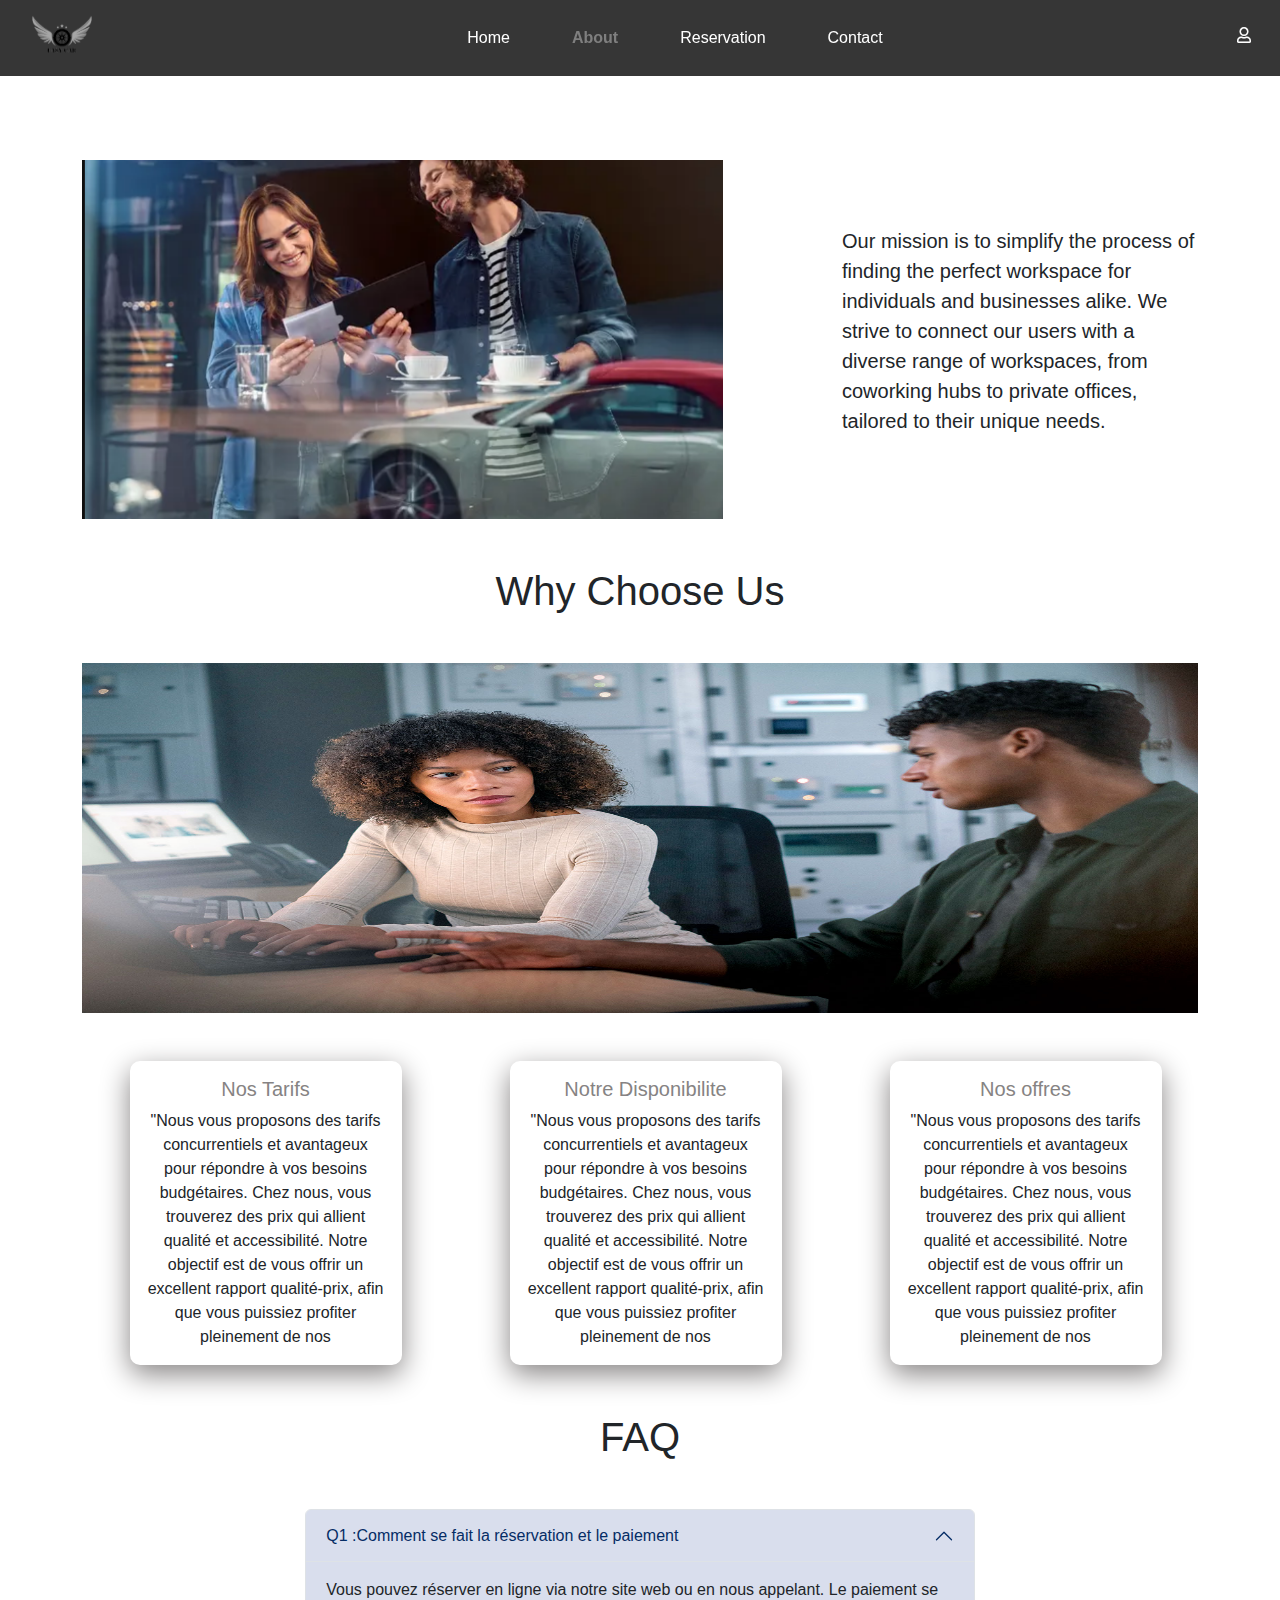
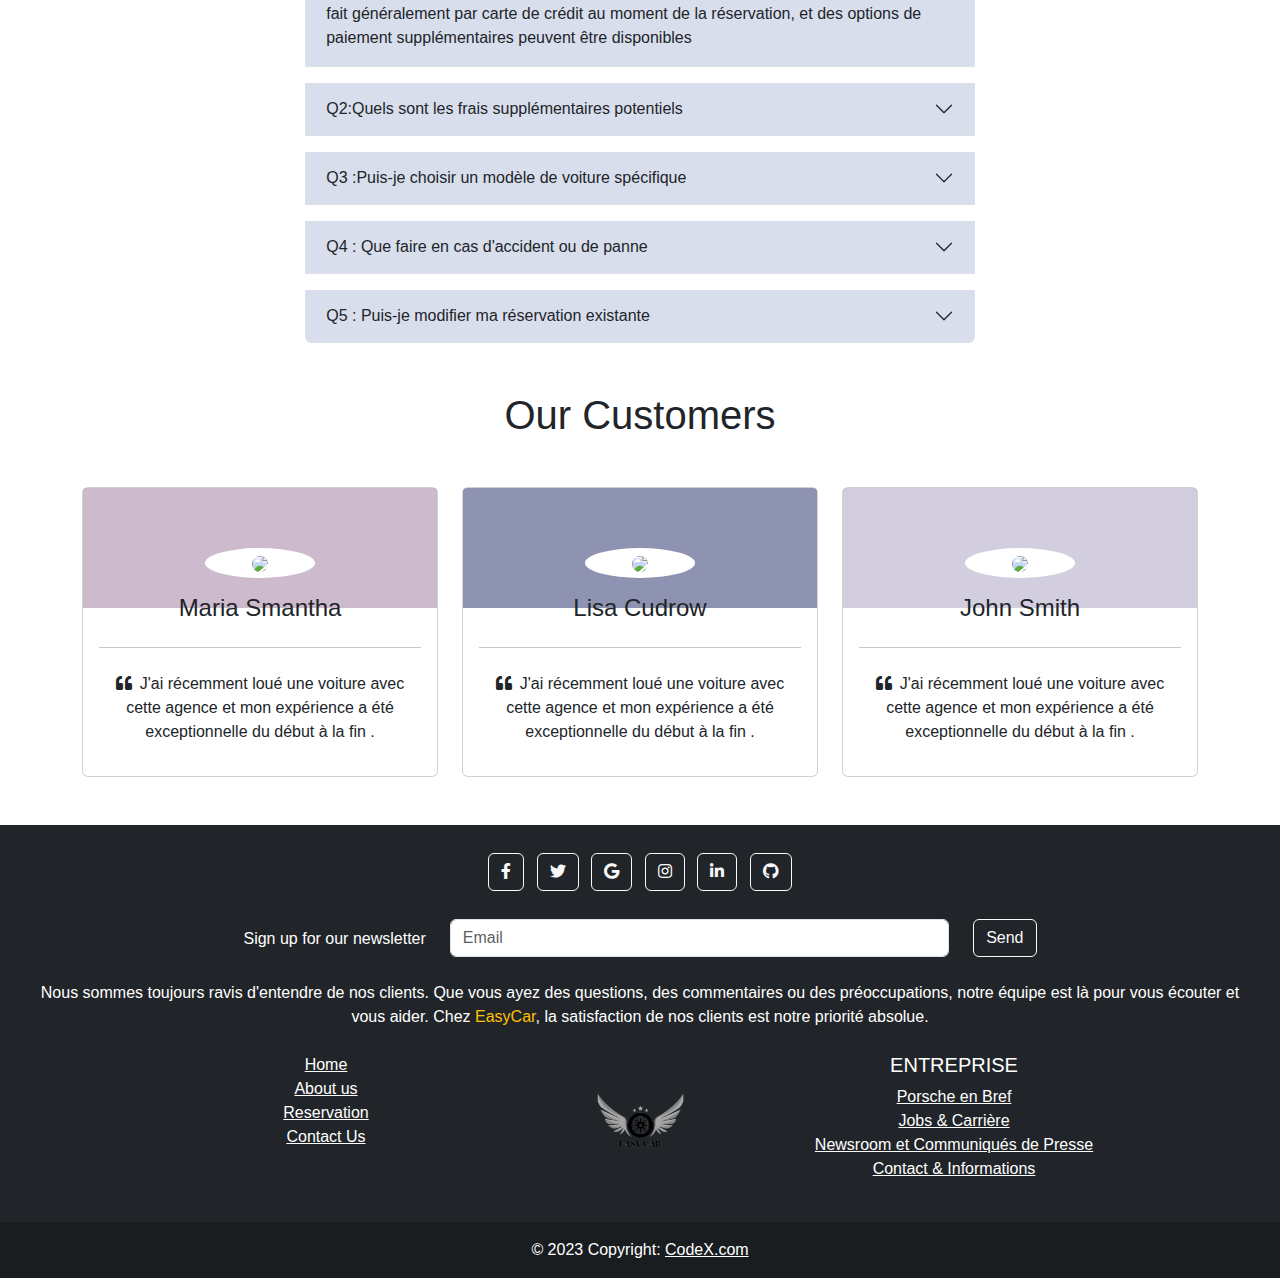
==== commit 021cd30f: "upadte in all pages" ====
--- a/about.html
+++ b/about.html
@@ -19,7 +19,8 @@
     <nav class="navbar text-center navbar-expand-lg navbar-light  fixed-top " id="navbar">
         <div class="container-fluid d-flex justify-content-between">
             <!-- <i class="far fa-user  text-white d-block d-md-none  d-sm-none"></i> -->
-            <a class="navbar-brand d-sm-block" href="#"><svg class="" width="100" viewBox="0 0 323 160" fill="none"
+            <a class="navbar-brand d-sm-block" href="#">
+                <svg class="" width="100" viewBox="0 0 323 160" fill="none"
                     xmlns="http://www.w3.org/2000/svg" xmlns:xlink="http://www.w3.org/1999/xlink">
                     <rect width="323" height="160" fill="url(#pattern0)" />
                     <defs>
@@ -39,13 +40,13 @@
                 <ul
                     class="nav flex-xl-row flex-column flex-lg-row flex-md-column flex-sm-column justify-content-center  link-row">
                     <li><a
-                            class="user  far fa-user text-md-center me-3 text-white d-block d-lg-none d-sm-block d-xl-none  "></a>
+                            class="user  far fa-user text-md-center me-3 text-white d-block d-lg-none d-sm-block d-xl-none btn "></a>
                     </li>
                     <li class="nav-item">
-                        <a class="nav-link active link" href="index.html">Home</a>
+                        <a class="nav-link  link" href="index.html">Home</a>
                     </li>
                     <li class="nav-item">
-                        <a class="nav-link link" href="about.html">About</a>
+                        <a class="nav-link active-link" href="about.html">About</a>
                     </li>
                     <li class="nav-item">
                         <a class="nav-link link" href="reservation.html">Reservation</a>
@@ -60,7 +61,7 @@
     
         </div>
         <div style="margin-top: -5px;"><a
-                class="user  far fa-user text-md-center me-3 text-white d-none d-lg-none d-sm-none d-xl-block  "></a>
+                class="user  far fa-user text-md-center me-3 text-white d-none d-lg-none d-sm-none d-xl-block btn  "></a>
         </div>
     </nav>
     <!-- ================================================= -->
--- a/assets/css/about.css
+++ b/assets/css/about.css
@@ -37,6 +37,10 @@
     color: rgba(134, 131, 131, 1);
     box-shadow:  rgba(134, 131, 131, 0.703);
 }
+.active-link{
+    color: rgb(127, 127, 127) !important;
+    font-weight: bold !important;
+  }
 
 
 
@@ -108,10 +112,8 @@
         justify-content: center;
     }
     
-/* .row>* {
+.row>* {
     width: auto !important;
-} */
 }
-.footer {
-     width : ; 
 }
+
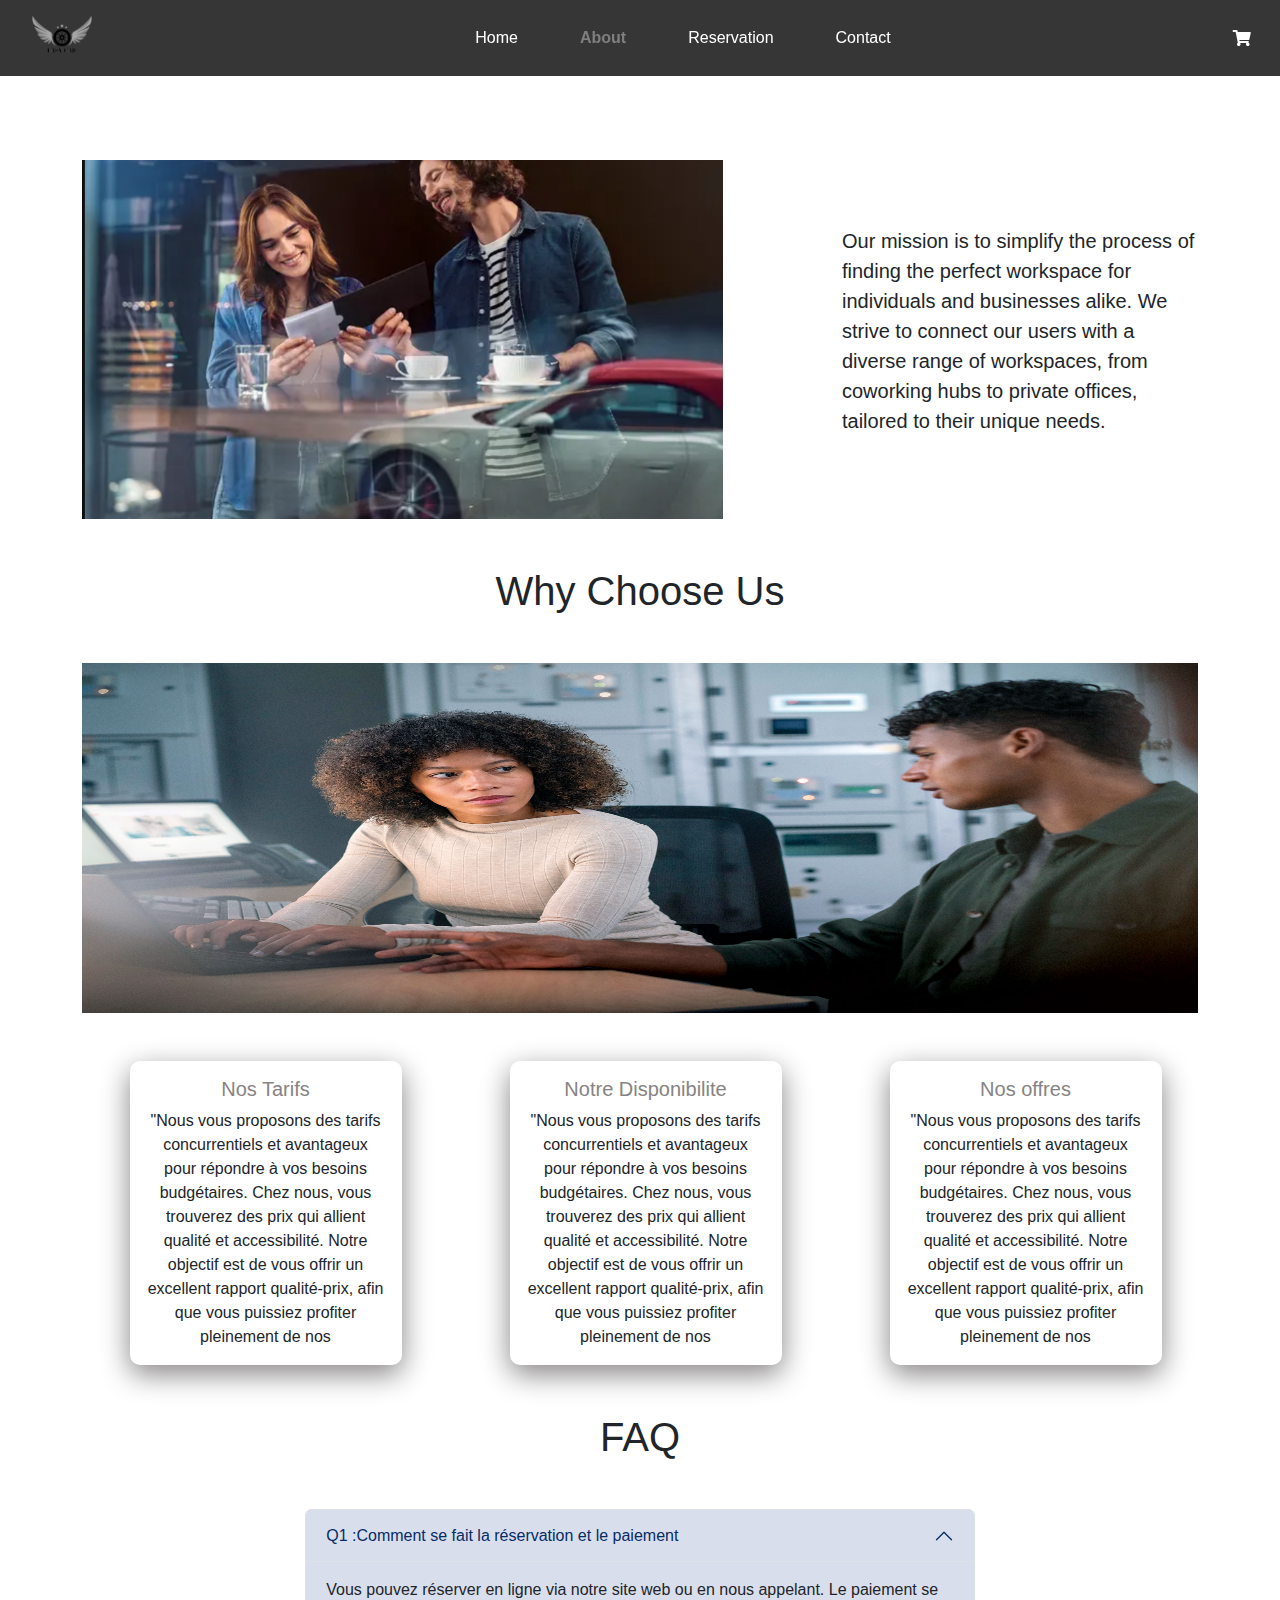
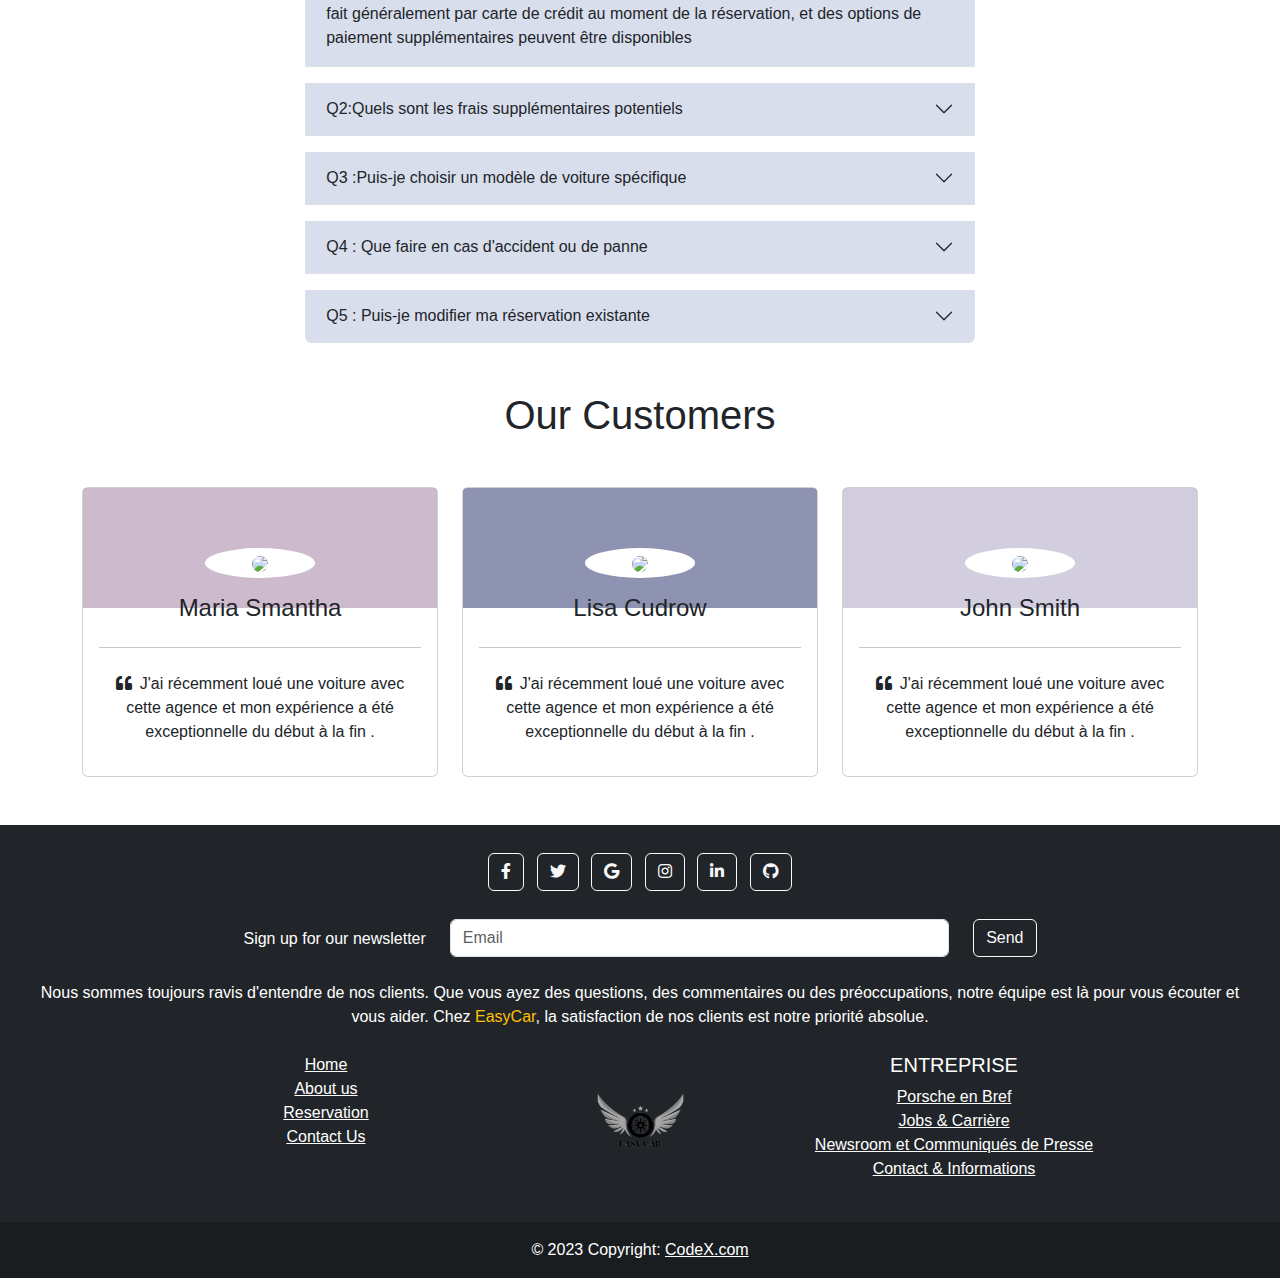
==== commit 6fb17288: "add the cart and devis and more function" ====
--- a/about.html
+++ b/about.html
@@ -10,6 +10,7 @@
   <link rel="stylesheet" href="https://cdnjs.cloudflare.com/ajax/libs/font-awesome/5.15.1/css/all.min.css">
   <link href="https://cdnjs.cloudflare.com/ajax/libs/font-awesome/5.15.4/css/all.min.css" rel="stylesheet">
   <script src="assets/bootstrap-5.3.2-dist/js/bootstrap.min.js"></script>
+ 
 
 
 </head>
@@ -20,7 +21,7 @@
         <div class="container-fluid d-flex justify-content-between">
             <!-- <i class="far fa-user  text-white d-block d-md-none  d-sm-none"></i> -->
             <a class="navbar-brand d-sm-block" href="#">
-                <svg class="" width="100" viewBox="0 0 323 160" fill="none"
+              <svg class="" width="100" viewBox="0 0 323 160" fill="none"
                     xmlns="http://www.w3.org/2000/svg" xmlns:xlink="http://www.w3.org/1999/xlink">
                     <rect width="323" height="160" fill="url(#pattern0)" />
                     <defs>
@@ -39,11 +40,13 @@
             <div class="collapse navbar-collapse nav " id="navbarNav">
                 <ul
                     class="nav flex-xl-row flex-column flex-lg-row flex-md-column flex-sm-column justify-content-center  link-row">
-                    <li><a
-                            class="user  far fa-user text-md-center me-3 text-white d-block d-lg-none d-sm-block d-xl-none btn "></a>
+                    <li class="d-flex flex-column justify-content-center align-items-center">
+                    
+                      <a id="openCartBtnMobile"
+                        class="fas fa-shopping-cart fs-6 text-md-center me-3 text-white d-block d-lg-none d-sm-block d-xl-none btn  "></a>
                     </li>
                     <li class="nav-item">
-                        <a class="nav-link  link" href="index.html">Home</a>
+                        <a class="nav-link link" href="index.html">Home</a>
                     </li>
                     <li class="nav-item">
                         <a class="nav-link active-link" href="about.html">About</a>
@@ -60,8 +63,10 @@
             </div>
     
         </div>
-        <div style="margin-top: -5px;"><a
-                class="user  far fa-user text-md-center me-3 text-white d-none d-lg-none d-sm-none d-xl-block btn  "></a>
+        <div class="d-flex flex-column justify-content-center align-items-center">
+       
+          <a id="openCartBtn"
+            class="fas fa-shopping-cart fs-6 text-md-center me-3 text-white d-none d-lg-none d-sm-none d-xl-block btn "></a>
         </div>
     </nav>
     <!-- ================================================= -->
